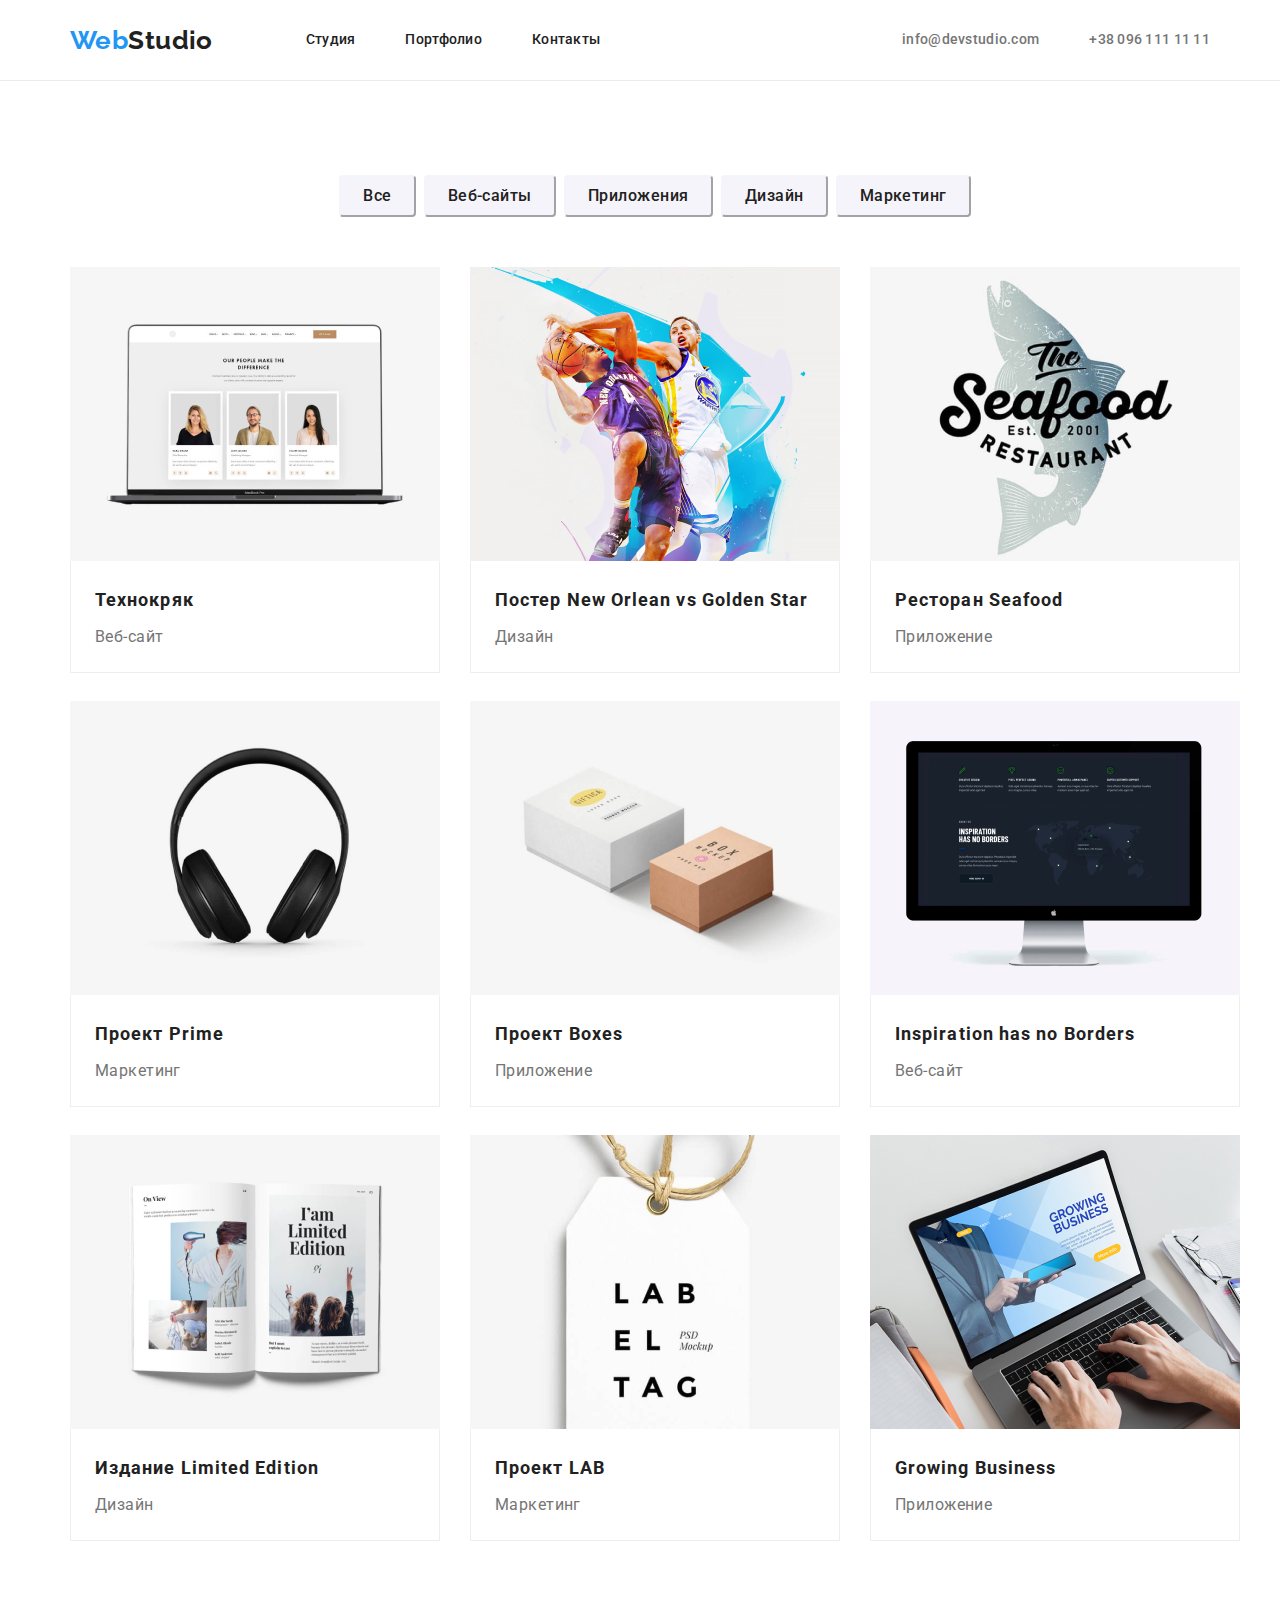
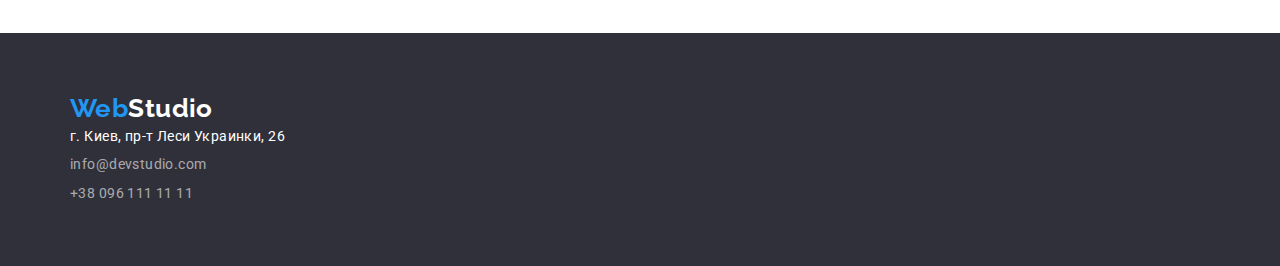
==== portfolio.html @ 27a54e5c "init nte structure" ====
<!DOCTYPE html>
<html lang="ru">

<head>

    <meta charset="UTF-8" />
    <meta name="viewport" content="width=device-width, initial-scale=1.0" />
    <title>Document</title>

    <link rel="preconnect" href="https://fonts.gstatic.com">
    <link href="https://fonts.googleapis.com/css2?family=Raleway:wght@700&family=Roboto:wght@400;500;700&display=swap"
    rel="stylesheet">
    <link rel="stylesheet" href="https://cdnjs.cloudflare.com/ajax/libs/modern-normalize/1.0.0/modern-normalize.min.css">
    <link rel="stylesheet" href="./css/style.css">
    <link rel="stylesheet" href="./css/portfolio.css">
</head>

<body>
    <!-- Шапка сайта -->
    <header>
        <div class="container">

            <div class="main-nav">
                <a href="" class="logo"><span>Web</span>Studio</a>
                <nav>
                    <ul class="site-nav list">
                        <li class="item"><a href="./index.html" class="link">Студия</a></li>
                        <li class="item"><a href="" class="link current">Портфолио</a></li>
                        <li class="item"><a href="" class="link">Контакты</a></li>
                    </ul>
                </nav>

                <ul class="aut-nav">
                    <li class="item"><a href="mailto:info@devstudio.com" class="link">info@devstudio.com</a></li>
                    <li class="item"><a href="tel:+380961111111" class="link">+38 096 111 11 11</a></li>
                </ul>
            </div>
        </div>
            
        
    </header>

    <main>
        <!-- Портфолио -->
        <section>

            <div class="container">

                <div class="flex-container">
                    <div class="button-item">
                        <ul class="button-nav list">
                            
                            <li class="name"><button type="button" class="link">Все</button></li>
                            <li class="name"><button type="button" class="link">Веб-сайты</button></li>
                            <li class="name"><button type="button" class="link">Приложения</button></li>
                            <li class="name"><button type="button" class="link">Дизайн</button></li>
                            <li class="name"><button type="button" class="link">Маркетинг</button></li>
                        </ul>
                    </div>
                    

                
                
                    <ul class="portfolio-nav list">
                        <li class="cards"> <a href ="" class="link"><img src="./images/portfolio/Texno.jpg" alt="Ноутбук"> </a>
                            <div class="card-content">
                                <h2 class="portfolio-title">Технокряк</h2>
                                <p class="portfolio-list">Веб-сайт</p>
                            </div>
                        </li>
                        <li class="cards"> <a href="" class="link"><img src="./images/portfolio/poster.jpg" alt="Баскетбол"> </a>
                            <div class="card-content">
                                <h2 class="portfolio-title">Постер New Orlean vs Golden Star</h2>
                                <p class="portfolio-list">Дизайн</p>
                            </div>
                        </li>
                        <li class="cards"> <a href="" class="link"><img src="./images/portfolio/restauran.jpg" alt="Рыба"> </a>
                            <div class="card-content">
                                <h2 class="portfolio-title">Ресторан Seafood</h2>
                                <p class="portfolio-list">Приложение</p>
                            </div>
                        </li>
                        <li class="cards"> <a href="" class="link"><img src="./images/portfolio/prime.jpg" alt="Наушники"> </a>
                            <div class="card-content">
                                <h2 class="portfolio-title">Проект Prime</h2>
                                <p class="portfolio-list">Маркетинг</p>
                            </div>
                        </li>
                        <li class="cards"> <a href="" class="link"><img src="./images/portfolio/boxer.jpg" alt="Две коробки"> </a>
                            <div class="card-content">
                                <h2 class="portfolio-title">Проект Boxes</h2>
                                <p class="portfolio-list">Приложение</p>
                            </div>
                        </li>
                        <li class="cards"> <a href="" class="link"><img src="./images/portfolio/inspiration.jpg" alt="Монитор"> </a>
                            <div class="card-content">
                                <h2 class="portfolio-title">Inspiration has no Borders</h2>
                                <p class="portfolio-list">Веб-сайт</p>
                            </div>
                        </li>
                        <li class="cards"> <a href="" class="link"><img src="./images/portfolio/limited.jpg" alt="Книга"> </a>
                              <div class="card-content">
                            <h2 class="portfolio-title">Издание Limited Edition</h2>
                                <p class="portfolio-list">Дизайн</p>
                                </div>
                        </li>
                        <li class="cards"> <a href="" class="link"><img src="./images/portfolio/lab.jpg" alt="Этикетка на веревке"> </a>
                            <div class="card-content">
                                <h2 class="portfolio-title">Проект LAB</h2>
                                <p class="portfolio-list">Маркетинг</p>
                            </div>
                        </li>
                        <li class="cards"> <a href="" class="link"><img src="./images/portfolio/growing.jpg" alt="Ноутбук"> </a>
                            <div class="card-content">
                                <h2 class="portfolio-title">Growing Business</h2>
                                <p class="portfolio-list">Приложение</p>
                            </div>
                        </li>

                    </ul>
                </div>

           </div>

        </section>

    </main>

    <!-- Футер -->
    <footer class="footer">
        
        <div class="container">
    
                <address class="adress">
                    <a href="" class="logo"><span>Web</span>Studio</a>
                    <div class="adress-list">
    
                        <ul class="footer-list">
    
                            <li><span class="adress-link">г. Киев, пр-т Леси Украинки, 26</span> </li>
                            <li><a href="mailto:info@devstudio.com" class="link">info@devstudio.com </a></li>
                            <li><a href="tel:+380961111111" class="link">+38 096 111 11 11</a></li>
    
                        </ul>
                    </div>
    
    
                </address>
        </div>
        
    
    </footer>

</html>
---- css/style.css ----
/* Основной цвет текста  #212121 
   Studio   #FFFFFF;
второстепенный цвет - #757575;
  адрес background: #FFFFFF;
 ссылки -  #2196F3;  
  цвет фона  "Наша команда" #F5F4FA;
  */
img {
  display: block;
  max-width: 100%;
  height: auto;
}

:root {
  --primary-text-color: #757575;
  --title-text-color: #212121;
  --accent-color: #2196f3;
  --primary-white-color: #ffffff;
  --primary-bg-color: #2f303a;
}

h1,
h2,
h3 {
  margin: 0px;
}

body {
  background-color: var(--primary-white-color);
  color: var(--primary-text-color);
  font-family: "Roboto", sans-serif;
  font-style: normal;
  font-weight: normal;
  font-size: 14px;
  line-height: 1.71;
  letter-spacing: 0.03em;
}

ul.list {
  padding: 0px;
  margin: 0px;
  list-style: none;
}

.container {
  margin-left: auto;
  margin-right: auto;
  width: 1170px;
  padding-bottom: 0px;
  padding-left: 15px;
  padding-right: 15px;
}

/*logo*/
span {
  color: var(--accent-color);
}
.logo {
  margin-right: 93px;

  color: var(--title-text-color);
  font-family: Raleway, sans-serif;
  font-weight: bold;
  font-size: 26px;
  line-height: 1.19;
  text-decoration: none;
}
.logo:hover,
.logo:focus {
  color: var(--accent-color);
}

.link:hover,
.link:focus {
  color: var(--title-text-color);
}

/* Site nav */
.main-nav {
  display: flex;
  align-items: center;
}

.site-nav {
  display: flex;
}

.site-nav .item:not(:last-child) {
  margin-right: 50px;
}

.site-nav .link {
  display: block;
  padding-bottom: 32px;
  padding-top: 32px;
  color: var(--title-text-color);
  font-style: normal;
  font-weight: 500;
  font-size: 14px;
  line-height: 1.14;
  letter-spacing: 0.02em;
  text-decoration: none;
}
.site-nav .link:hover,
.site-nav .link:focus {
  color: var(--accent-color);
}

.site-nav .link current {
  color: var(--accent-color);
}

/*aut-nav*/

.aut-nav {
  display: flex;
  margin-left: auto;
}

.aut-nav .item:not(:last-child) {
  margin-right: 50px;
}

.aut-nav .link {
  color: var(--primary-text-color);
  font-weight: 500;
  font-size: 14px;
  line-height: 1.14;
  letter-spacing: 0.02em;
  text-decoration: none;
}
.aut-nav .link:hover,
.aut-nav .link:focus {
  color: var(--accent-color);
}

/*Футер*/
.footer {
  background-color: var(--primary-bg-color);
  padding-top: 60px;
  padding-bottom: 60px;
}

.adress {
  background-color: var(--primary-bg-color);
  color: var(--primary-white-color);
  font-family: Roboto;
  font-style: normal;
  font-weight: normal;
  font-size: 14px;
  line-height: 1.71;
}

.adress .logo {
  color: var(--primary-white-color);
}

.adress .logo:hover,
.adress .logo:focus {
  color: var(--accent-color);
}

.adress .link {
  color: rgba(255, 255, 255, 0.6);
  text-decoration: none;
  padding-bottom: 9px;
}

.adress .link:hover,
.adress .link:focus {
  color: var(--accent-color);
}

.adress-link {
  color: var(--primary-white-color);
  font-size: 14px;
  line-height: 1.71;
  text-decoration: none;
}

.footer-list {
  padding: 0px;
  list-style: none;
  height: 81px;
  display: flex;
  flex-direction: column;
  justify-content: space-between;
}
---- css/portfolio.css ----
li.item {
  padding: 0px;
  margin: 0px;
  list-style: none;
}

ul {
  padding: 0px;
  margin: 0px;
  list-style: none;
}

header {
  border-bottom-width: 1px;
  border-bottom-style: solid;
  border-bottom-color: #ececec;
}

.button-nav .link:hover,
.button-nav .link:focus {
  color: var(--primary-white-color);
  background-color: var(--accent-color);
}

.flex-container {
  padding-top: 94px;
  padding-bottom: 94px;
  width: 1170px;
}
.flex-element {
  width: ((100%-60px)/3);
  margin-right: 30px;
  margin-bottom: 30px;
  outline: 1px solid #eeeeee;
}

.flex-element:nth-child(3n) {
  margin-right: 0;
}

.flex-element:nth-last-child(-n + 3) {
  margin-bottom: 0;
}

.button-item {
  margin-bottom: 50px;
}

.name:not(:last-child) {
  margin-right: 8px;
}

.button-nav .link {
  display: inline-block;
  color: var(--title-text-color);
  font-family: inherit;
  background-color: #f5f4fa;
  font-weight: 500;
  font-size: 16px;
  line-height: 1.62;
  letter-spacing: 0.03em;
  padding: 6px 22px;
  min-width: 73px;
  text-align: center;
  border-radius: 4px;
  border-color: #f5f4fa;
}

.button-nav {
  display: flex;
  justify-content: center;
}

/*portfolio*/
.portfolio-title {
  color: var(--title-text-color);
  font-weight: bold;
  font-size: 18px;
  line-height: 2;
  letter-spacing: 0.06em;

  padding-bottom: 4px;
}

.portfolio-list {
  font-weight: normal;
  font-size: 16px;
  line-height: 1.87;
  margin: 0px;
}
.portfolio-nav {
  display: flex;
  flex-wrap: wrap;
  margin-top: 50px;
}

.cards:nth-child(3n) {
  margin-right: 0px;
}

.cards:nth-child(n + 7) {
  margin-bottom: 0px;
}

.cards {
  display: block;
  margin-right: 30px;
  margin-bottom: 30px;

  width: 370px;
  height: 404px;
}

/*border: 1px solid #eeeeee;*/

.cards .link {
  display: block;
}

.card-content {
  border: 1px solid #eeeeee;
  box-sizing: border-box;
  border-top-color: #ffffff;
  padding-top: 20px;
  padding-bottom: 20px;
  padding-right: 24px;
  padding-left: 24px;
}
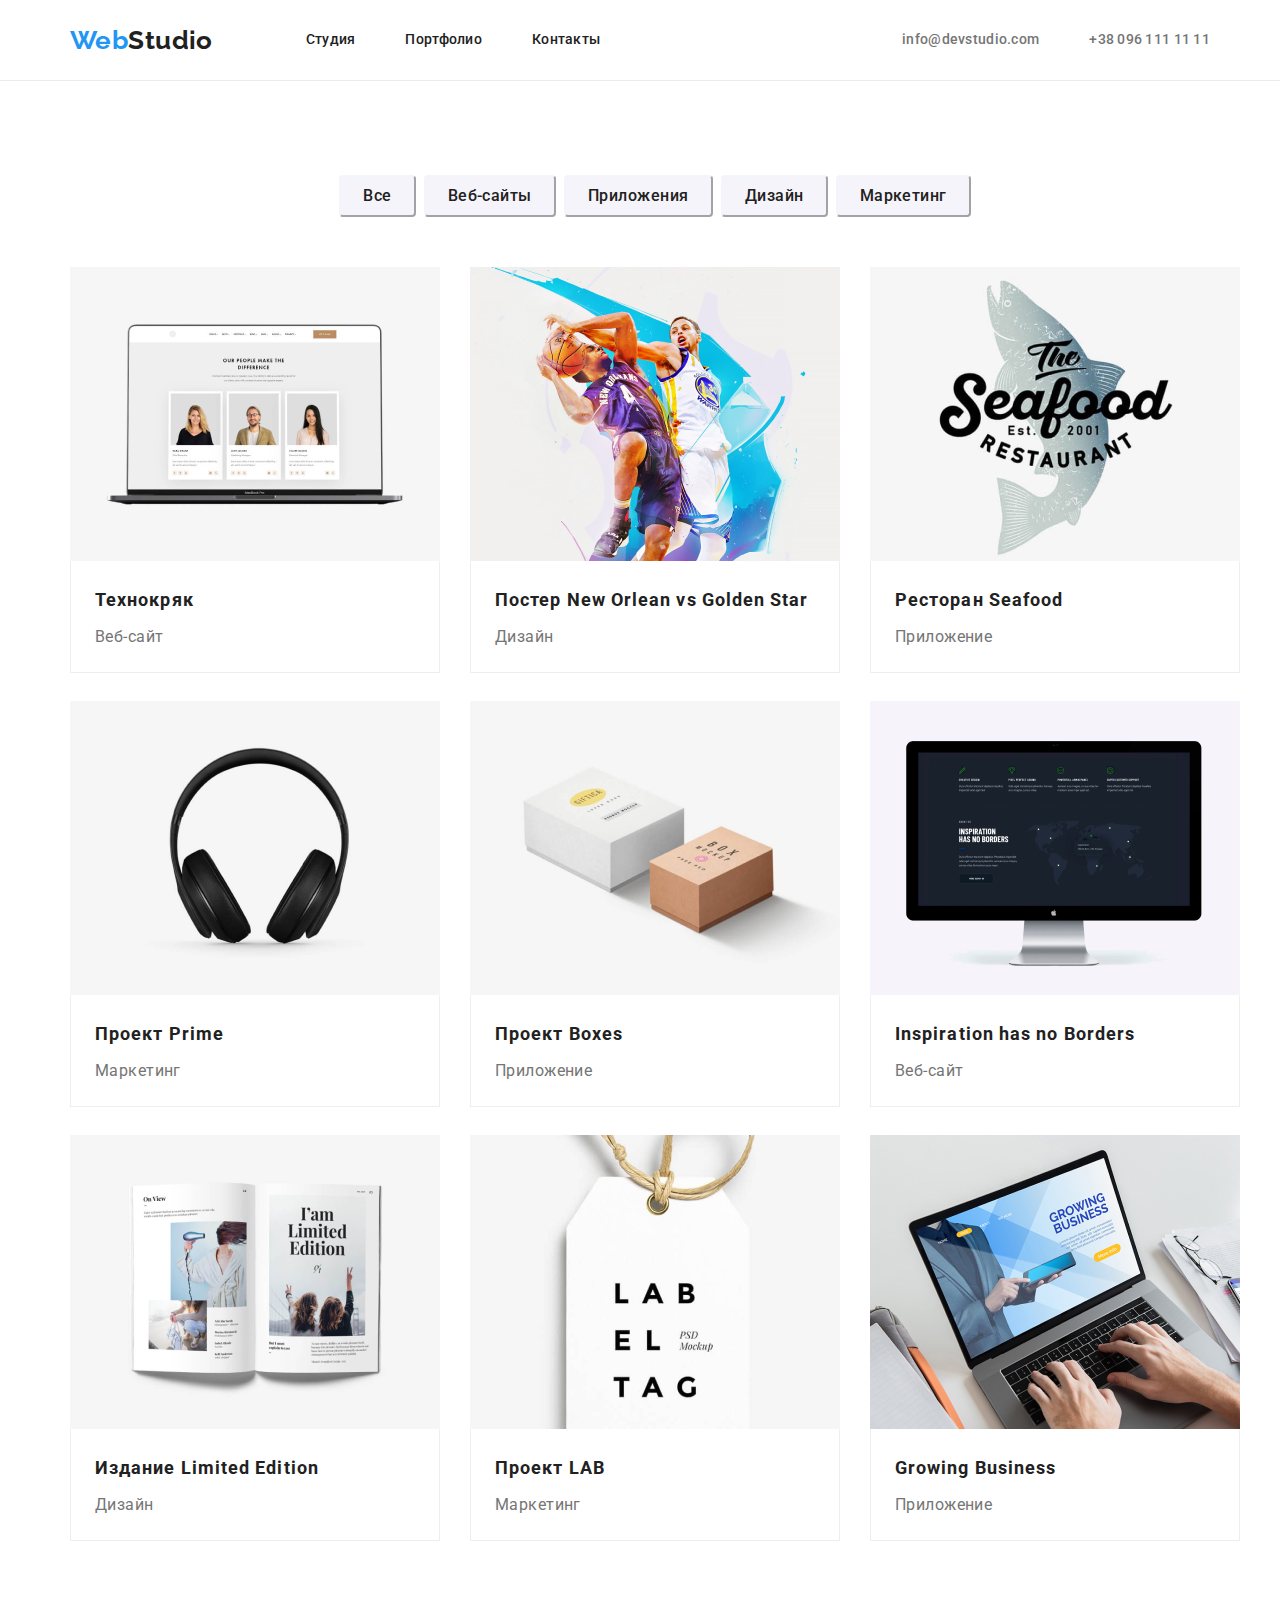
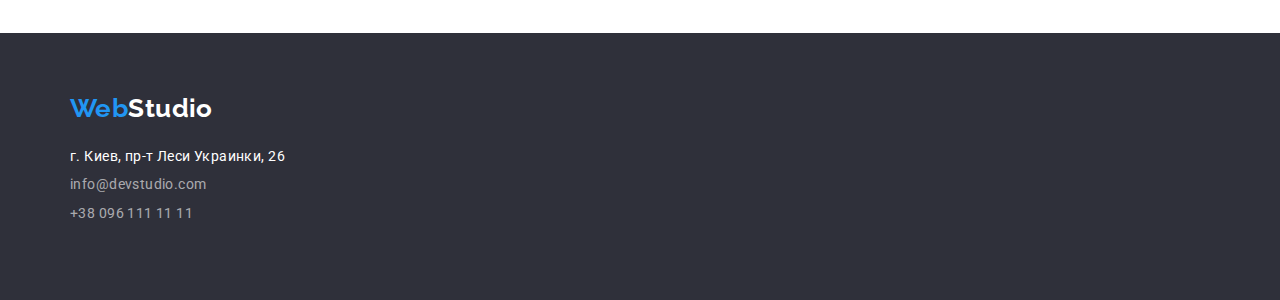
==== commit 26854da7: "сделан отступ в футере от лого на стр. Портфолио" ====
--- a/portfolio.html
+++ b/portfolio.html
@@ -127,28 +127,28 @@
     </main>
 
     <!-- Футер -->
-    <footer class="footer">
-        
-        <div class="container">
-    
+   <footer>
+        <div class="footer">
+            <div class="container">
+                
                 <address class="adress">
-                    <a href="" class="logo"><span>Web</span>Studio</a>
+                        <a href="" class="logo"><span>Web</span>Studio</a>
                     <div class="adress-list">
-    
+
                         <ul class="footer-list">
-    
+
                             <li><span class="adress-link">г. Киев, пр-т Леси Украинки, 26</span> </li>
                             <li><a href="mailto:info@devstudio.com" class="link">info@devstudio.com </a></li>
                             <li><a href="tel:+380961111111" class="link">+38 096 111 11 11</a></li>
-    
-                        </ul>
-                    </div>
-    
-    
+                         
+                        </ul>  
+                    </div>    
+
+
                 </address>
+            </div>
         </div>
-        
-    
+
     </footer>
 
 </html>--- a/css/style.css
+++ b/css/style.css
@@ -41,7 +41,6 @@
   margin: 0px;
   list-style: none;
 }
-
 .container {
   margin-left: auto;
   margin-right: auto;
@@ -177,6 +176,9 @@
   line-height: 1.71;
   text-decoration: none;
 }
+.adress-list {
+  margin-top: 20px;
+}
 
 .footer-list {
   padding: 0px;
--- a/css/portfolio.css
+++ b/css/portfolio.css
@@ -4,12 +4,14 @@
   list-style: none;
 }
 
-ul {
+ul.list {
   padding: 0px;
   margin: 0px;
   list-style: none;
 }
-
+ul {
+  list-style: none;
+}
 header {
   border-bottom-width: 1px;
   border-bottom-style: solid;
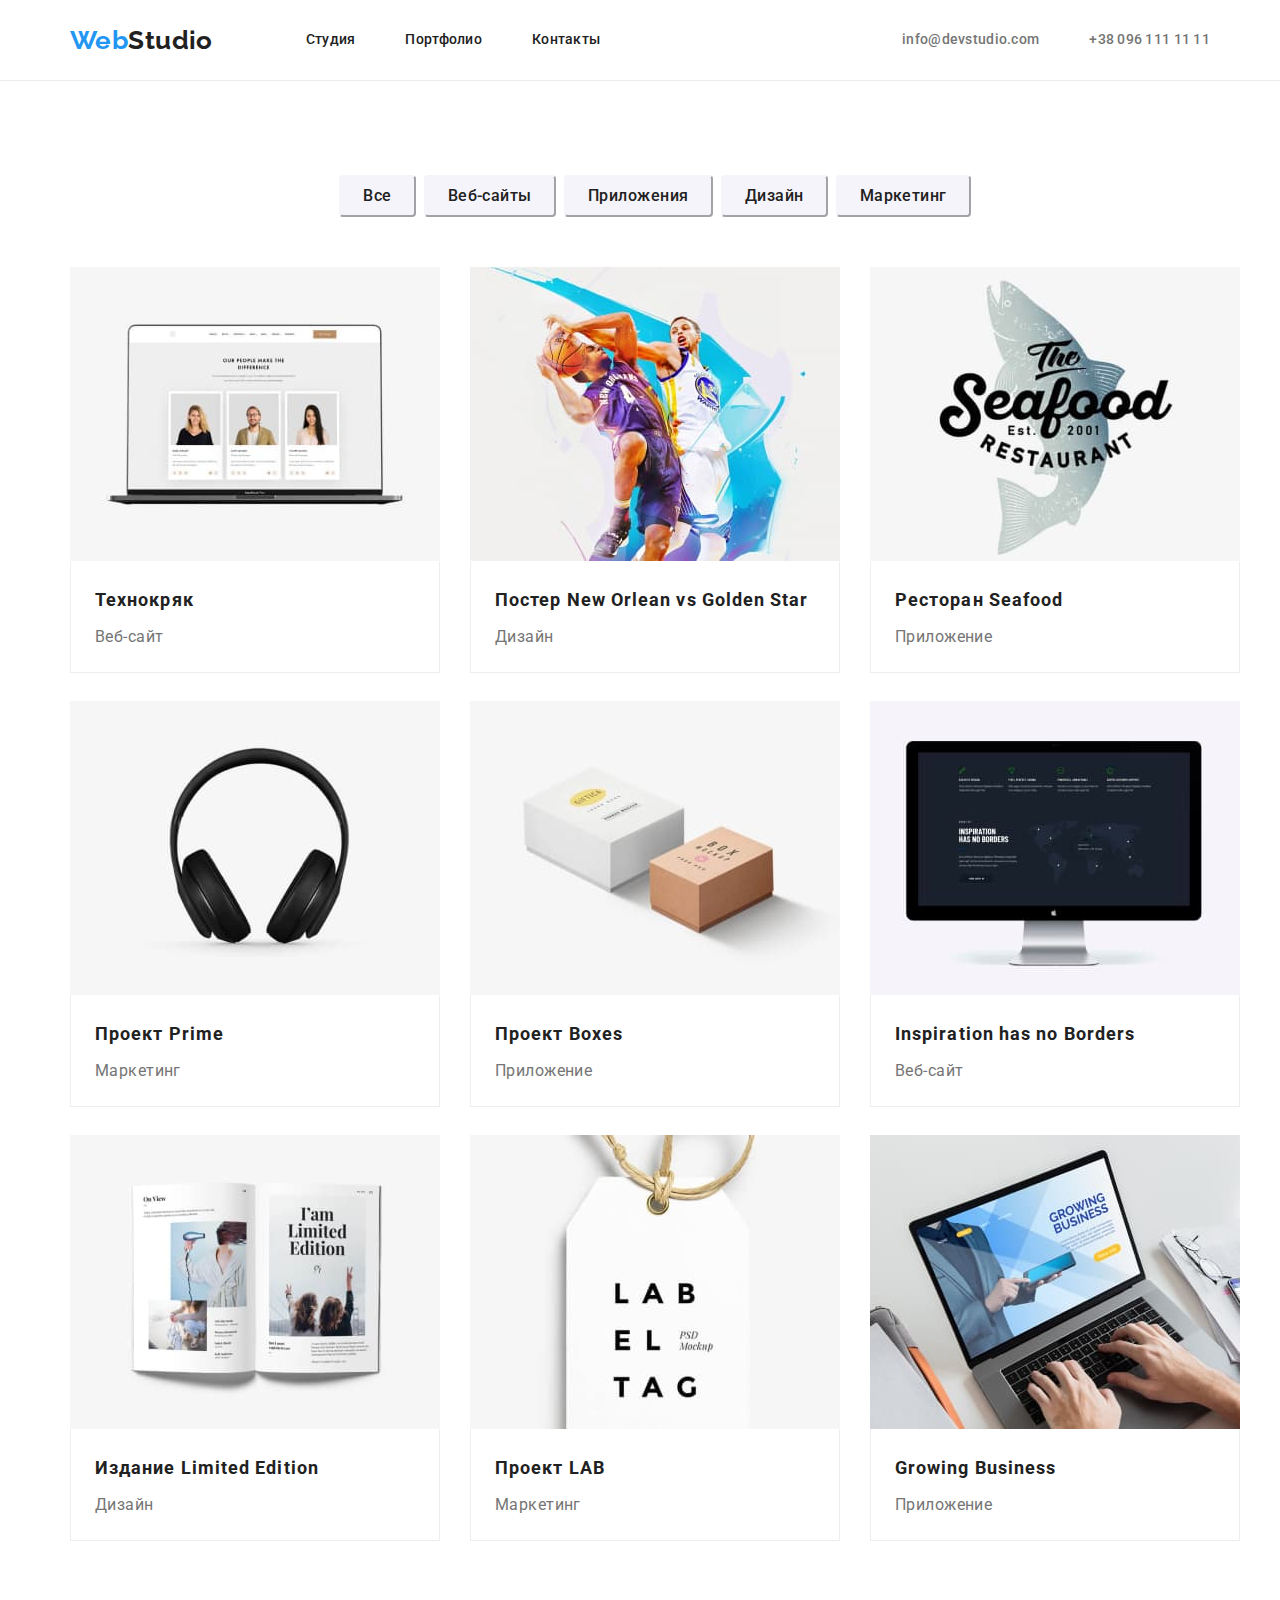
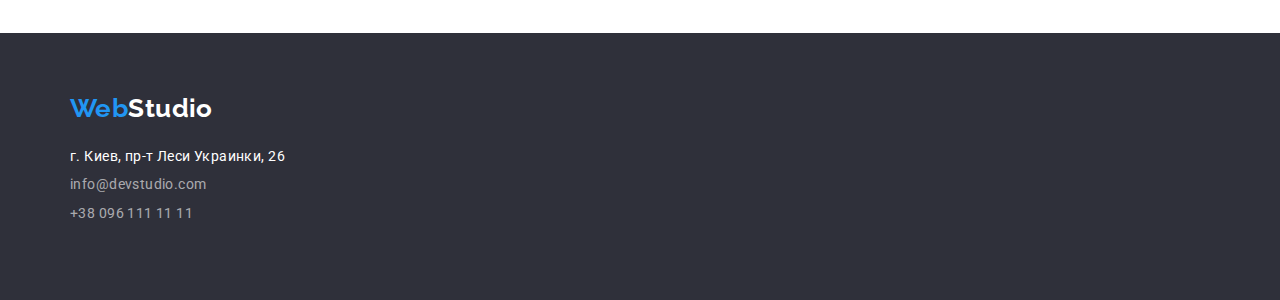
==== commit af169cad: "=" ====
--- a/portfolio.html
+++ b/portfolio.html
@@ -132,6 +132,7 @@
             <div class="container">
                 
                 <address class="adress">
+                    
                         <a href="" class="logo"><span>Web</span>Studio</a>
                     <div class="adress-list">
 
@@ -151,4 +152,4 @@
 
     </footer>
 
-</html>+</html>
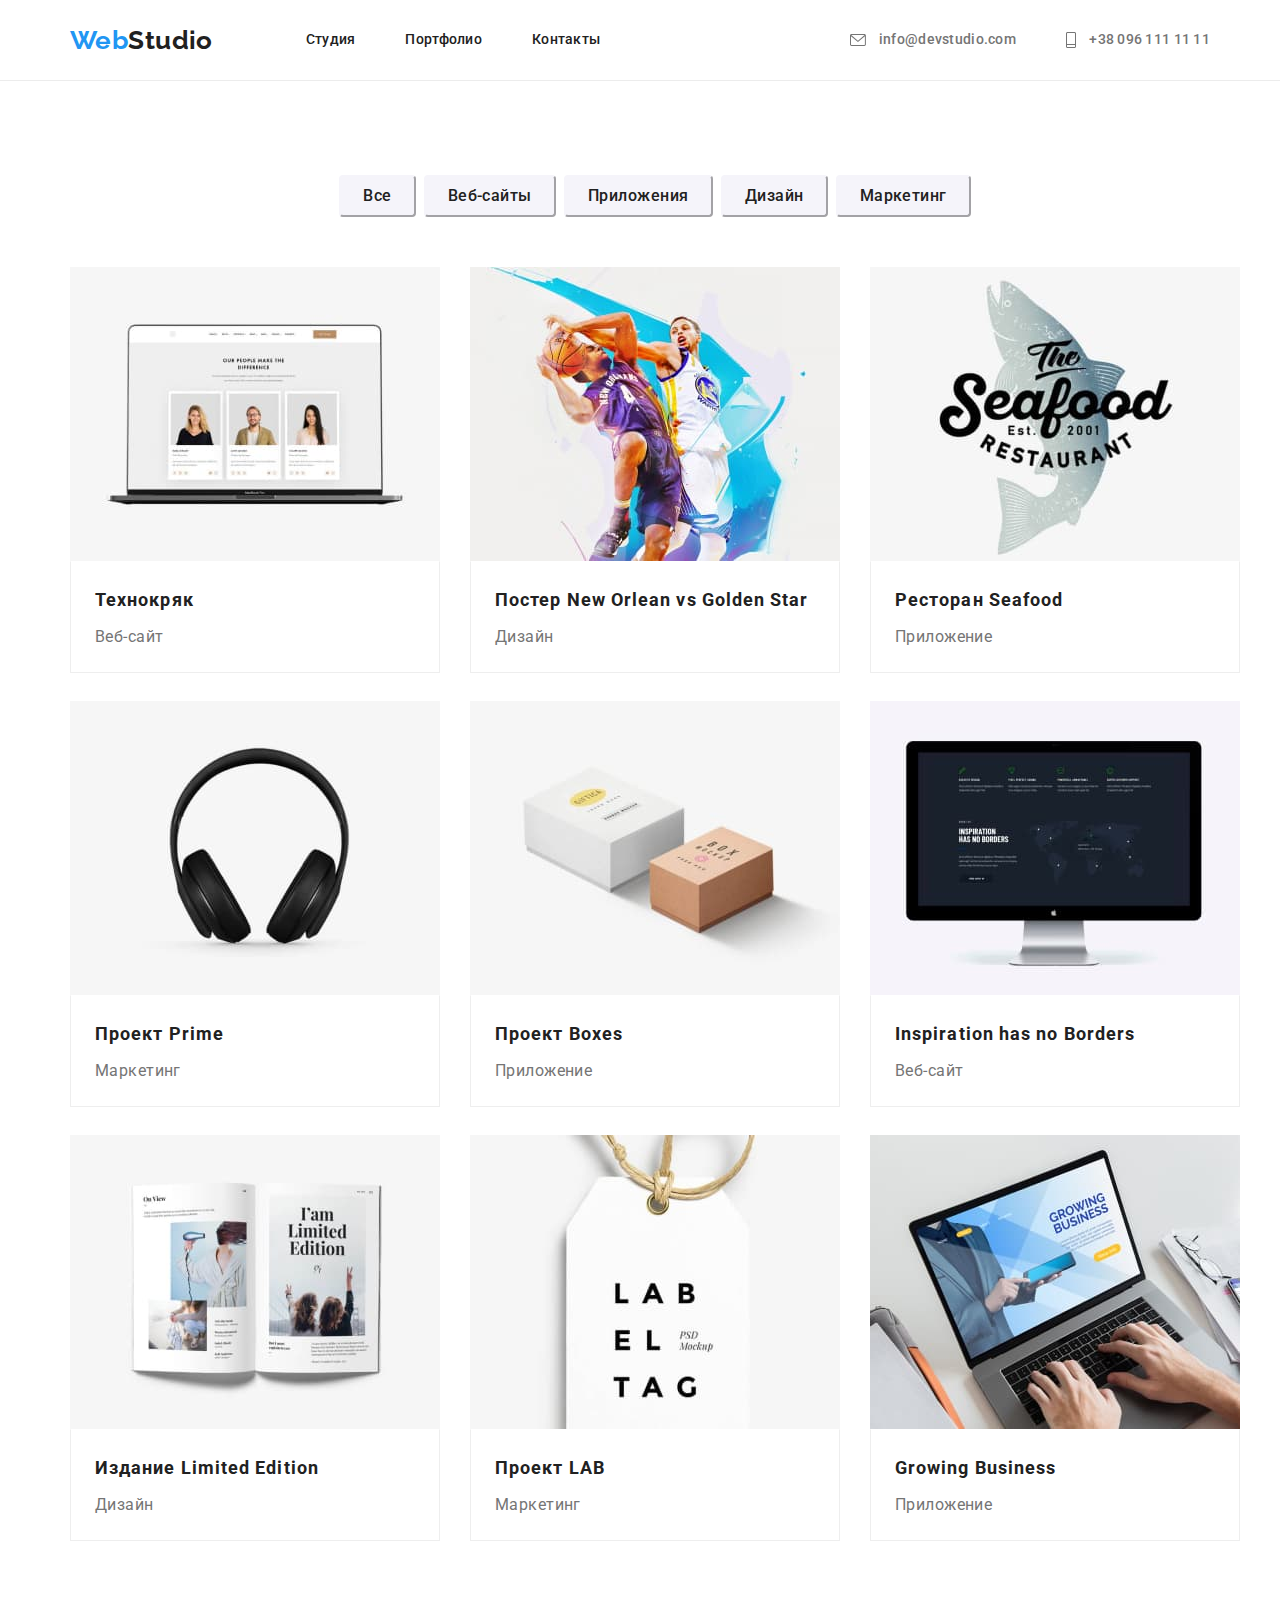
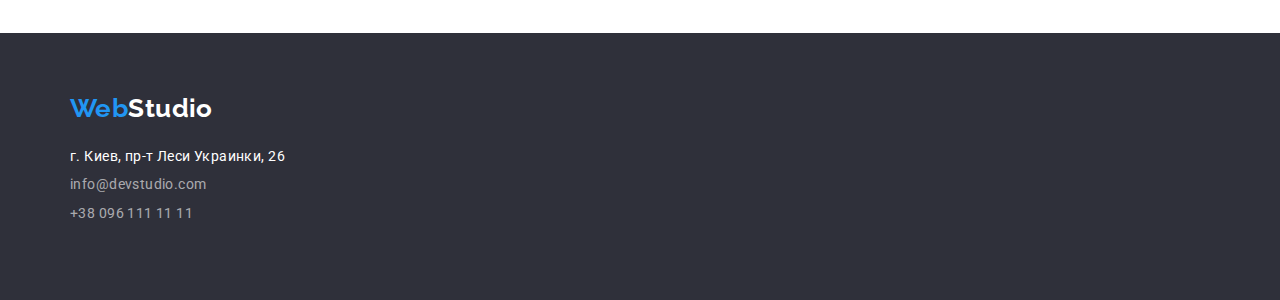
==== commit 9badccfa: "2" ====
--- a/portfolio.html
+++ b/portfolio.html
@@ -30,10 +30,25 @@
                     </ul>
                 </nav>
 
-                <ul class="aut-nav">
-                    <li class="item"><a href="mailto:info@devstudio.com" class="link">info@devstudio.com</a></li>
-                    <li class="item"><a href="tel:+380961111111" class="link">+38 096 111 11 11</a></li>
-                </ul>
+                 <ul class="aut-nav">
+            <li class="item">
+                <a href="mailto:info@devstudio.com" class="link">
+                  <svg class="link-icon aut-envelope">
+                    <use href="./images/sprite.svg#icon-envelope">
+                    </use>
+                  </svg>
+                info@devstudio.com</a>
+              
+            </li>
+            <li class="item">
+              <a href="tel:+380961111111" class="link">
+                <svg class="link-icon aut-tel">
+                  <use href="./images/sprite.svg#icon-tel">
+                  </use>        
+                </svg>
+              +38 096 111 11 11</a>
+            </li>
+          </ul>
             </div>
         </div>
             
--- a/css/style.css
+++ b/css/style.css
@@ -132,7 +132,25 @@
 .aut-nav .link:focus {
   color: var(--accent-color);
 }
-
+.aut-envelope {
+  width: 16px;
+  height: 12px;
+  margin-right: 10px;
+}
+.aut-tel {
+  width: 10px;
+  height: 16px;
+  margin-right: 10px;
+}
+.link-icon {
+  fill: var(--primary-text-color);
+  vertical-align: middle;
+}
+
+.link-icon:hover,
+.link-icon:focus {
+  fill: var(--accent-color);
+}
 /*Футер*/
 .footer {
   background-color: var(--primary-bg-color);
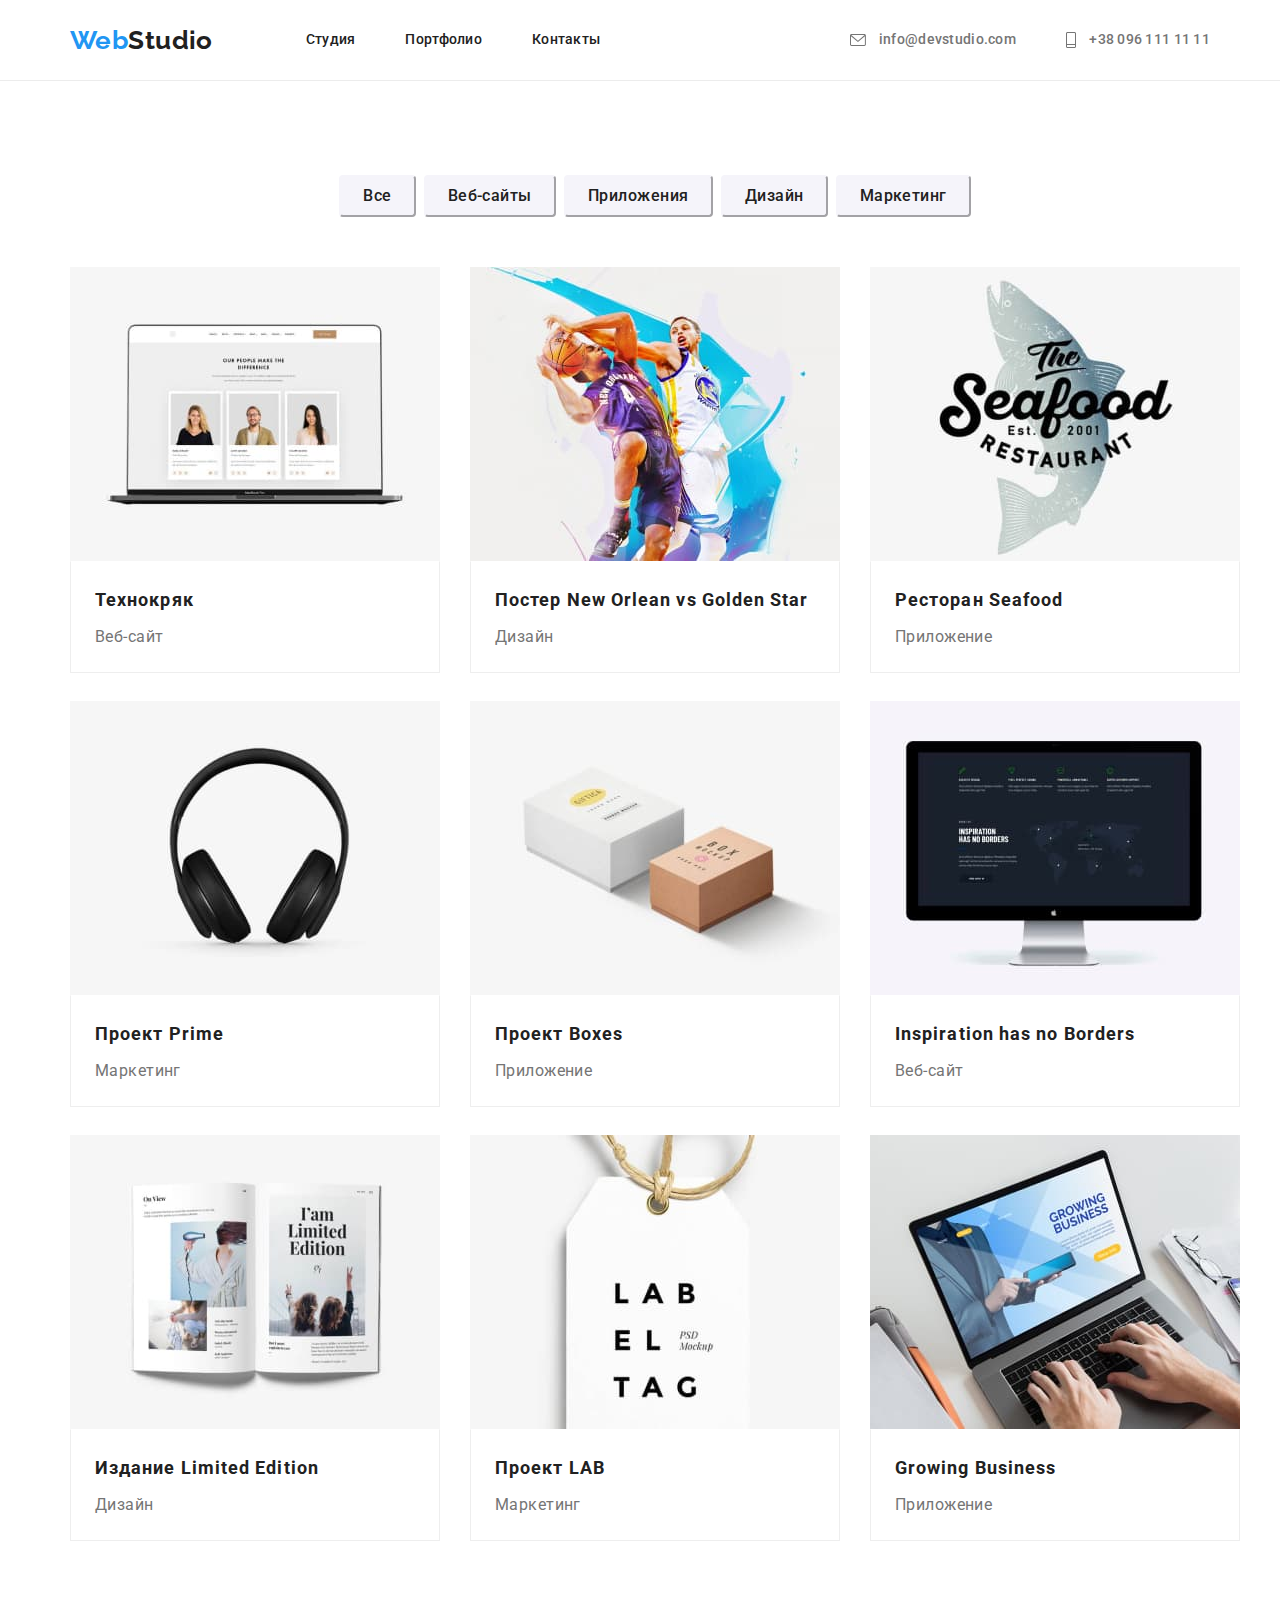
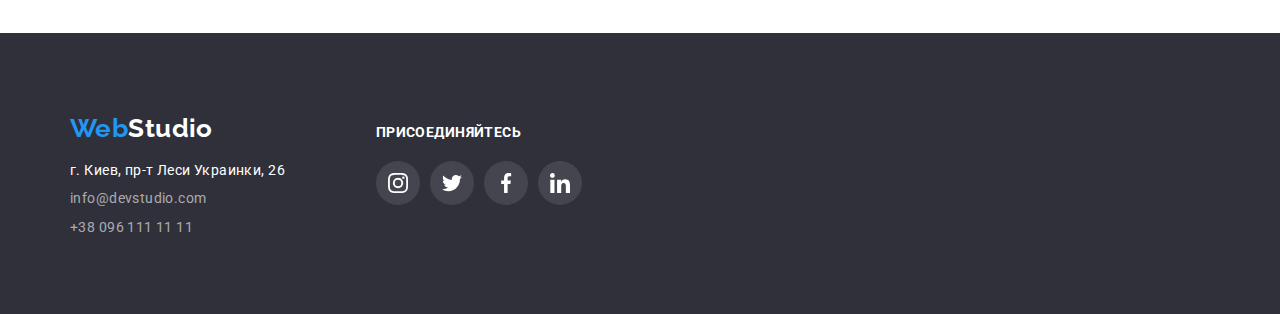
==== commit efc89cda: "добавила в футере иконки" ====
--- a/portfolio.html
+++ b/portfolio.html
@@ -1,170 +1,242 @@
 <!DOCTYPE html>
 <html lang="ru">
-
-<head>
-
+  <head>
     <meta charset="UTF-8" />
     <meta name="viewport" content="width=device-width, initial-scale=1.0" />
     <title>Document</title>
 
-    <link rel="preconnect" href="https://fonts.gstatic.com">
-    <link href="https://fonts.googleapis.com/css2?family=Raleway:wght@700&family=Roboto:wght@400;500;700&display=swap"
-    rel="stylesheet">
-    <link rel="stylesheet" href="https://cdnjs.cloudflare.com/ajax/libs/modern-normalize/1.0.0/modern-normalize.min.css">
-    <link rel="stylesheet" href="./css/style.css">
-    <link rel="stylesheet" href="./css/portfolio.css">
-</head>
-
-<body>
+    <link rel="preconnect" href="https://fonts.gstatic.com" />
+    <link
+      href="https://fonts.googleapis.com/css2?family=Raleway:wght@700&family=Roboto:wght@400;500;700&display=swap"
+      rel="stylesheet"
+    />
+    <link
+      rel="stylesheet"
+      href="https://cdnjs.cloudflare.com/ajax/libs/modern-normalize/1.0.0/modern-normalize.min.css"
+    />
+    <link rel="stylesheet" href="./css/style.css" />
+    <link rel="stylesheet" href="./css/portfolio.css" />
+  </head>
+
+  <body>
     <!-- Шапка сайта -->
     <header>
-        <div class="container">
-
-            <div class="main-nav">
-                <a href="" class="logo"><span>Web</span>Studio</a>
-                <nav>
-                    <ul class="site-nav list">
-                        <li class="item"><a href="./index.html" class="link">Студия</a></li>
-                        <li class="item"><a href="" class="link current">Портфолио</a></li>
-                        <li class="item"><a href="" class="link">Контакты</a></li>
-                    </ul>
-                </nav>
-
-                 <ul class="aut-nav">
+      <div class="container">
+        <div class="main-nav">
+          <a href="" class="logo"><span>Web</span>Studio</a>
+          <nav>
+            <ul class="site-nav list">
+              <li class="item">
+                <a href="./index.html" class="link">Студия</a>
+              </li>
+              <li class="item">
+                <a href="" class="link current">Портфолио</a>
+              </li>
+              <li class="item"><a href="" class="link">Контакты</a></li>
+            </ul>
+          </nav>
+
+          <ul class="aut-nav">
             <li class="item">
-                <a href="mailto:info@devstudio.com" class="link">
-                  <svg class="link-icon aut-envelope">
-                    <use href="./images/sprite.svg#icon-envelope">
-                    </use>
-                  </svg>
-                info@devstudio.com</a>
-              
+              <a href="mailto:info@devstudio.com" class="link">
+                <svg class="link-icon aut-envelope">
+                  <use href="./images/sprite.svg#icon-envelope"></use>
+                </svg>
+                info@devstudio.com</a
+              >
             </li>
             <li class="item">
               <a href="tel:+380961111111" class="link">
                 <svg class="link-icon aut-tel">
-                  <use href="./images/sprite.svg#icon-tel">
-                  </use>        
-                </svg>
-              +38 096 111 11 11</a>
+                  <use href="./images/sprite.svg#icon-tel"></use>
+                </svg>
+                +38 096 111 11 11</a
+              >
             </li>
           </ul>
+        </div>
+      </div>
+    </header>
+
+    <main>
+      <!-- Портфолио -->
+      <section>
+        <div class="container">
+          <div class="flex-container">
+            <div class="button-item">
+              <ul class="button-nav list">
+                <li class="name">
+                  <button type="button" class="link">Все</button>
+                </li>
+                <li class="name">
+                  <button type="button" class="link">Веб-сайты</button>
+                </li>
+                <li class="name">
+                  <button type="button" class="link">Приложения</button>
+                </li>
+                <li class="name">
+                  <button type="button" class="link">Дизайн</button>
+                </li>
+                <li class="name">
+                  <button type="button" class="link">Маркетинг</button>
+                </li>
+              </ul>
             </div>
+
+            <ul class="portfolio-nav list">
+              <li class="cards">
+                <a href="" class="link"
+                  ><img src="./images/portfolio/Texno.jpg" alt="Ноутбук" />
+                </a>
+                <div class="card-content">
+                  <h2 class="portfolio-title">Технокряк</h2>
+                  <p class="portfolio-list">Веб-сайт</p>
+                </div>
+              </li>
+              <li class="cards">
+                <a href="" class="link"
+                  ><img src="./images/portfolio/poster.jpg" alt="Баскетбол" />
+                </a>
+                <div class="card-content">
+                  <h2 class="portfolio-title">
+                    Постер New Orlean vs Golden Star
+                  </h2>
+                  <p class="portfolio-list">Дизайн</p>
+                </div>
+              </li>
+              <li class="cards">
+                <a href="" class="link"
+                  ><img src="./images/portfolio/restauran.jpg" alt="Рыба" />
+                </a>
+                <div class="card-content">
+                  <h2 class="portfolio-title">Ресторан Seafood</h2>
+                  <p class="portfolio-list">Приложение</p>
+                </div>
+              </li>
+              <li class="cards">
+                <a href="" class="link"
+                  ><img src="./images/portfolio/prime.jpg" alt="Наушники" />
+                </a>
+                <div class="card-content">
+                  <h2 class="portfolio-title">Проект Prime</h2>
+                  <p class="portfolio-list">Маркетинг</p>
+                </div>
+              </li>
+              <li class="cards">
+                <a href="" class="link"
+                  ><img src="./images/portfolio/boxer.jpg" alt="Две коробки" />
+                </a>
+                <div class="card-content">
+                  <h2 class="portfolio-title">Проект Boxes</h2>
+                  <p class="portfolio-list">Приложение</p>
+                </div>
+              </li>
+              <li class="cards">
+                <a href="" class="link"
+                  ><img
+                    src="./images/portfolio/inspiration.jpg"
+                    alt="Монитор"
+                  />
+                </a>
+                <div class="card-content">
+                  <h2 class="portfolio-title">Inspiration has no Borders</h2>
+                  <p class="portfolio-list">Веб-сайт</p>
+                </div>
+              </li>
+              <li class="cards">
+                <a href="" class="link"
+                  ><img src="./images/portfolio/limited.jpg" alt="Книга" />
+                </a>
+                <div class="card-content">
+                  <h2 class="portfolio-title">Издание Limited Edition</h2>
+                  <p class="portfolio-list">Дизайн</p>
+                </div>
+              </li>
+              <li class="cards">
+                <a href="" class="link"
+                  ><img
+                    src="./images/portfolio/lab.jpg"
+                    alt="Этикетка на веревке"
+                  />
+                </a>
+                <div class="card-content">
+                  <h2 class="portfolio-title">Проект LAB</h2>
+                  <p class="portfolio-list">Маркетинг</p>
+                </div>
+              </li>
+              <li class="cards">
+                <a href="" class="link"
+                  ><img src="./images/portfolio/growing.jpg" alt="Ноутбук" />
+                </a>
+                <div class="card-content">
+                  <h2 class="portfolio-title">Growing Business</h2>
+                  <p class="portfolio-list">Приложение</p>
+                </div>
+              </li>
+            </ul>
+          </div>
         </div>
-            
-        
-    </header>
-
-    <main>
-        <!-- Портфолио -->
-        <section>
-
-            <div class="container">
-
-                <div class="flex-container">
-                    <div class="button-item">
-                        <ul class="button-nav list">
-                            
-                            <li class="name"><button type="button" class="link">Все</button></li>
-                            <li class="name"><button type="button" class="link">Веб-сайты</button></li>
-                            <li class="name"><button type="button" class="link">Приложения</button></li>
-                            <li class="name"><button type="button" class="link">Дизайн</button></li>
-                            <li class="name"><button type="button" class="link">Маркетинг</button></li>
-                        </ul>
-                    </div>
-                    
-
-                
-                
-                    <ul class="portfolio-nav list">
-                        <li class="cards"> <a href ="" class="link"><img src="./images/portfolio/Texno.jpg" alt="Ноутбук"> </a>
-                            <div class="card-content">
-                                <h2 class="portfolio-title">Технокряк</h2>
-                                <p class="portfolio-list">Веб-сайт</p>
-                            </div>
-                        </li>
-                        <li class="cards"> <a href="" class="link"><img src="./images/portfolio/poster.jpg" alt="Баскетбол"> </a>
-                            <div class="card-content">
-                                <h2 class="portfolio-title">Постер New Orlean vs Golden Star</h2>
-                                <p class="portfolio-list">Дизайн</p>
-                            </div>
-                        </li>
-                        <li class="cards"> <a href="" class="link"><img src="./images/portfolio/restauran.jpg" alt="Рыба"> </a>
-                            <div class="card-content">
-                                <h2 class="portfolio-title">Ресторан Seafood</h2>
-                                <p class="portfolio-list">Приложение</p>
-                            </div>
-                        </li>
-                        <li class="cards"> <a href="" class="link"><img src="./images/portfolio/prime.jpg" alt="Наушники"> </a>
-                            <div class="card-content">
-                                <h2 class="portfolio-title">Проект Prime</h2>
-                                <p class="portfolio-list">Маркетинг</p>
-                            </div>
-                        </li>
-                        <li class="cards"> <a href="" class="link"><img src="./images/portfolio/boxer.jpg" alt="Две коробки"> </a>
-                            <div class="card-content">
-                                <h2 class="portfolio-title">Проект Boxes</h2>
-                                <p class="portfolio-list">Приложение</p>
-                            </div>
-                        </li>
-                        <li class="cards"> <a href="" class="link"><img src="./images/portfolio/inspiration.jpg" alt="Монитор"> </a>
-                            <div class="card-content">
-                                <h2 class="portfolio-title">Inspiration has no Borders</h2>
-                                <p class="portfolio-list">Веб-сайт</p>
-                            </div>
-                        </li>
-                        <li class="cards"> <a href="" class="link"><img src="./images/portfolio/limited.jpg" alt="Книга"> </a>
-                              <div class="card-content">
-                            <h2 class="portfolio-title">Издание Limited Edition</h2>
-                                <p class="portfolio-list">Дизайн</p>
-                                </div>
-                        </li>
-                        <li class="cards"> <a href="" class="link"><img src="./images/portfolio/lab.jpg" alt="Этикетка на веревке"> </a>
-                            <div class="card-content">
-                                <h2 class="portfolio-title">Проект LAB</h2>
-                                <p class="portfolio-list">Маркетинг</p>
-                            </div>
-                        </li>
-                        <li class="cards"> <a href="" class="link"><img src="./images/portfolio/growing.jpg" alt="Ноутбук"> </a>
-                            <div class="card-content">
-                                <h2 class="portfolio-title">Growing Business</h2>
-                                <p class="portfolio-list">Приложение</p>
-                            </div>
-                        </li>
-
-                    </ul>
-                </div>
-
-           </div>
-
-        </section>
-
+      </section>
     </main>
 
     <!-- Футер -->
-   <footer>
-        <div class="footer">
-            <div class="container">
-                
-                <address class="adress">
-                    
-                        <a href="" class="logo"><span>Web</span>Studio</a>
-                    <div class="adress-list">
-
-                        <ul class="footer-list">
-
-                            <li><span class="adress-link">г. Киев, пр-т Леси Украинки, 26</span> </li>
-                            <li><a href="mailto:info@devstudio.com" class="link">info@devstudio.com </a></li>
-                            <li><a href="tel:+380961111111" class="link">+38 096 111 11 11</a></li>
-                         
-                        </ul>  
-                    </div>    
-
-
-                </address>
-            </div>
-        </div>
-
+    <footer class="footer">
+      <div class="container">
+        <address class="adress">
+          <div class="adress-list">
+            <a href="" class="logo"><span>Web</span>Studio</a>
+
+            <ul class="footer-list">
+              <li>
+                <span class="adress-link">г. Киев, пр-т Леси Украинки, 26</span>
+              </li>
+              <li>
+                <a href="mailto:info@devstudio.com" class="link"
+                  >info@devstudio.com
+                </a>
+              </li>
+              <li>
+                <a href="tel:+380961111111" class="link">+38 096 111 11 11</a>
+              </li>
+            </ul>
+          </div>
+
+          <div class="adress-soc">
+            <h2 class="adress-slogan">Присоединяйтесь</h2>
+
+            <ul class="websocial-list">
+              <li class="social-link">
+                <a
+                  href=""
+                  class="web-link"
+                  aria-label="Ссылка на instagram"
+                ></a>
+                <svg class="seti-icon" width="20" height="20">
+                  <use href="./images/sprite.svg#icon-instagram-2"></use>
+                </svg>
+              </li>
+              <li class="social-link">
+                <a href="" class="web-link" aria-label="Ссылка на twitter"></a>
+                <svg class="seti-icon" width="20" height="20">
+                  <use href="./images/sprite.svg#icon-twitter-1"></use>
+                </svg>
+              </li>
+              <li class="social-link">
+                <a href="" class="web-link" aria-label="Ссылка на facebook"></a>
+                <svg class="seti-icon" width="20" height="20">
+                  <use href="./images/sprite.svg#icon-facebook-1"></use>
+                </svg>
+              </li>
+              <li class="social-link">
+                <a href="" class="web-link" aria-label="Ссылка на linkedin"></a>
+                <svg class="seti-icon" width="20" height="20">
+                  <use href="./images/sprite.svg#icon-linkedin-1"></use>
+                </svg>
+              </li>
+            </ul>
+          </div>
+        </address>
+      </div>
     </footer>
-
+  </body>
 </html>
--- a/css/style.css
+++ b/css/style.css
@@ -166,6 +166,8 @@
   font-weight: normal;
   font-size: 14px;
   line-height: 1.71;
+  display: flex;
+  align-items: baseline;
 }
 
 .adress .logo {
@@ -196,13 +198,54 @@
 }
 .adress-list {
   margin-top: 20px;
+  margin-right: 70px;
 }
 
 .footer-list {
   padding: 0px;
   list-style: none;
   height: 81px;
+  width: 231px;
+
   display: flex;
   flex-direction: column;
   justify-content: space-between;
 }
+
+.adress-soc {
+  width: 206px;
+  height: 80px;
+}
+
+.adress-slogan {
+  width: 145px;
+  
+  font-weight: bold;
+  font-size: 14px;
+  line-height: 1.14;
+  letter-spacing: 0.03em;
+  text-transform: uppercase;
+  color: var(--primary-white-color);
+  padding-bottom: 20px;
+}
+
+.web-link {
+  display: flex;
+  justify-content: center;
+  align-items: center;
+  
+  border-radius: 50%;
+  color: var(--icon-color);
+  background-color: rgba(255, 255, 255, 0.1);
+}
+.web-link:hover,
+.web-link:focus {
+  background-color:var(--accent-color);
+  color: var(--primary-white-color));
+}
+
+.websocial-list {
+display: flex;
+padding: 0px;
+margin: 0px;
+}
--- a/css/portfolio.css
+++ b/css/portfolio.css
@@ -111,6 +111,12 @@
 
   width: 370px;
   height: 404px;
+
+  
+}
+
+.cards:hover {
+box-shadow: 0px 1px 1px rgba(0, 0, 0, 0.12), 0px 4px 4px rgba(0, 0, 0, 0.06), 1px 4px 6px rgba(0, 0, 0, 0.16);
 }
 
 /*border: 1px solid #eeeeee;*/
@@ -128,3 +134,51 @@
   padding-right: 24px;
   padding-left: 24px;
 }
+
+
+
+.social-link {
+  display: flex;
+  width: 44px;
+  height: 44px;
+  margin-right: 10px;
+  border-radius: 0px 0px 4px 4px;
+  border-radius: 50%;
+  background: rgba(255, 255, 255, 0.1);
+}
+
+.seti-icon {
+  display: inline-block;
+  margin: 12px;
+  fill: currentColor;
+}
+
+
+.seti-icon:hover,
+.seti-icon:focus,
+.social-link:hover,
+.social-link:focus {
+  background-color: var(--accent-color);
+  color: var(--primary-white-color);
+}
+
+.web-link {
+  display: flex;
+  justify-content: center;
+  align-items: center;
+  
+  border-radius: 50%;
+  color: var(--icon-color);
+  background-color: rgba(255, 255, 255, 0.1);
+}
+.web-link:hover,
+.web-link:focus {
+  background-color:var(--accent-color);
+  color: var(--primary-white-color));
+}
+
+.websocial-list {
+display: flex;
+padding: 0px;
+margin: 0px;
+}
